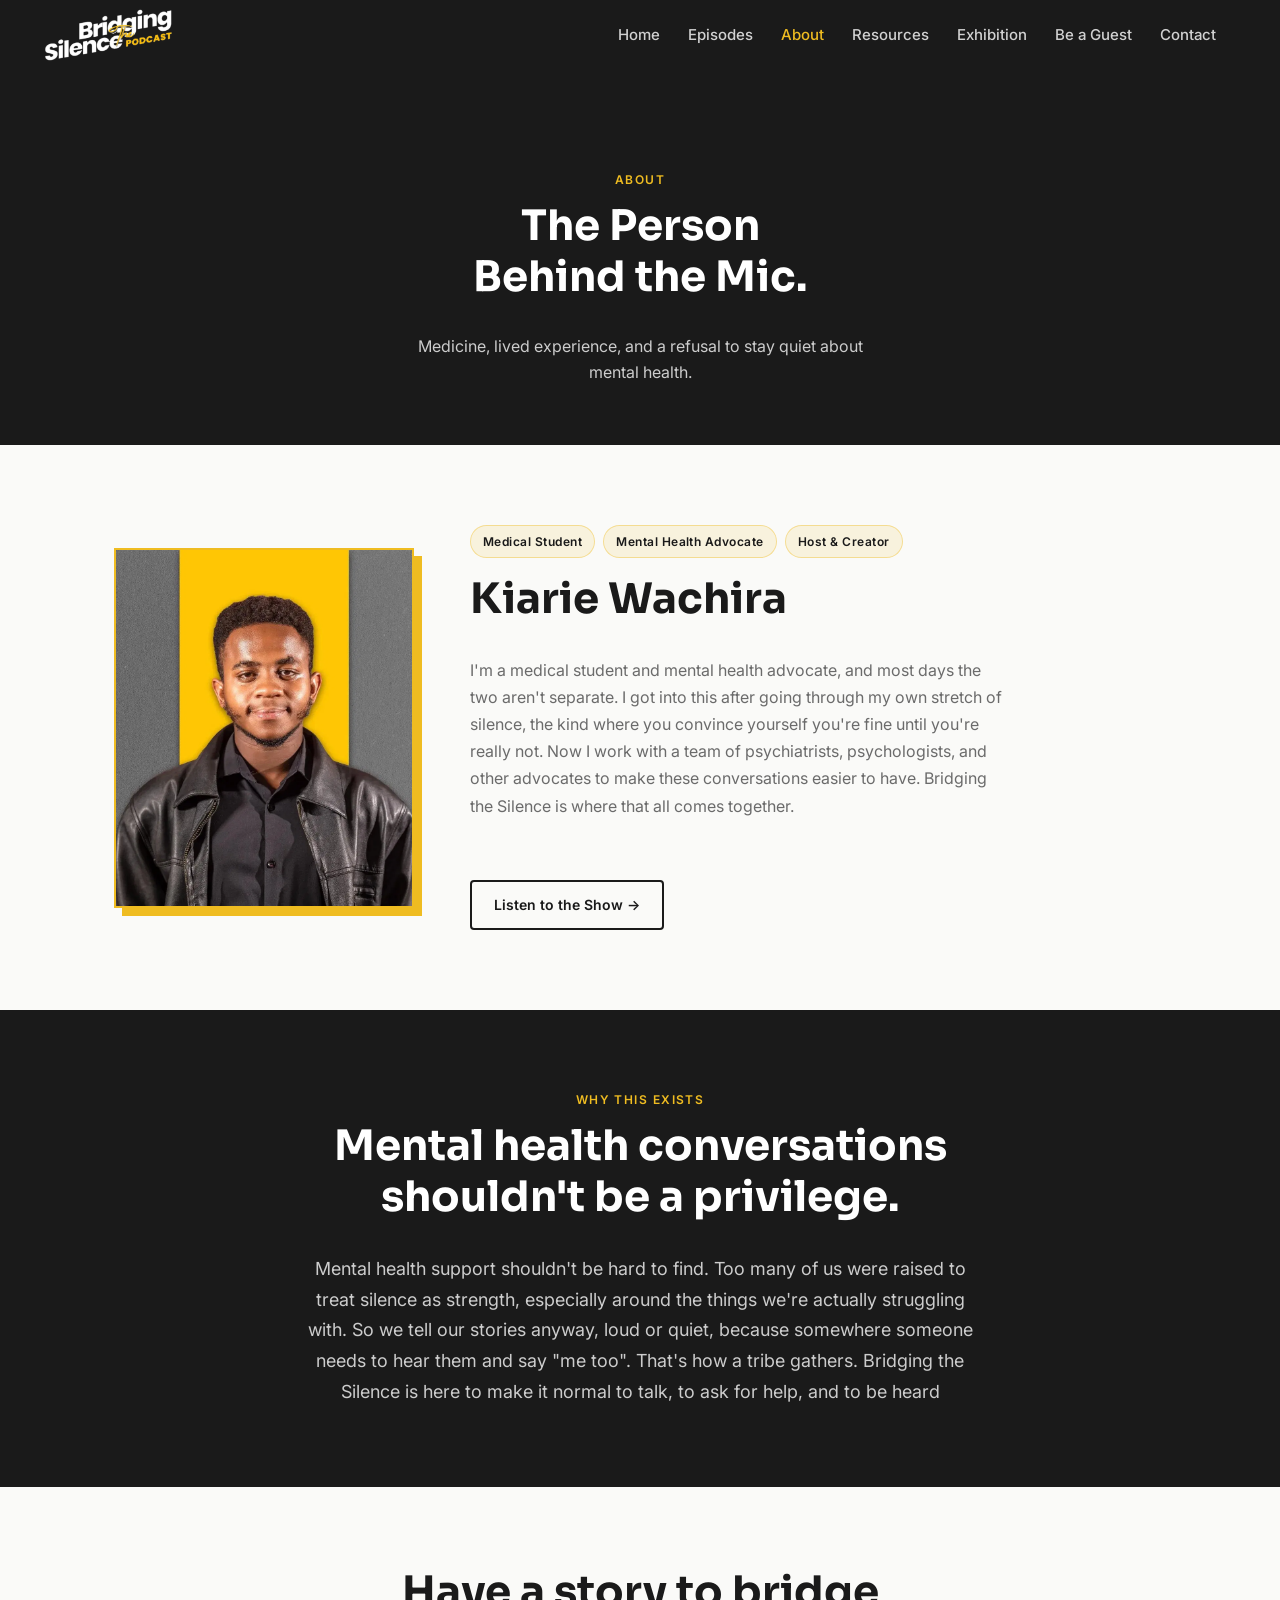
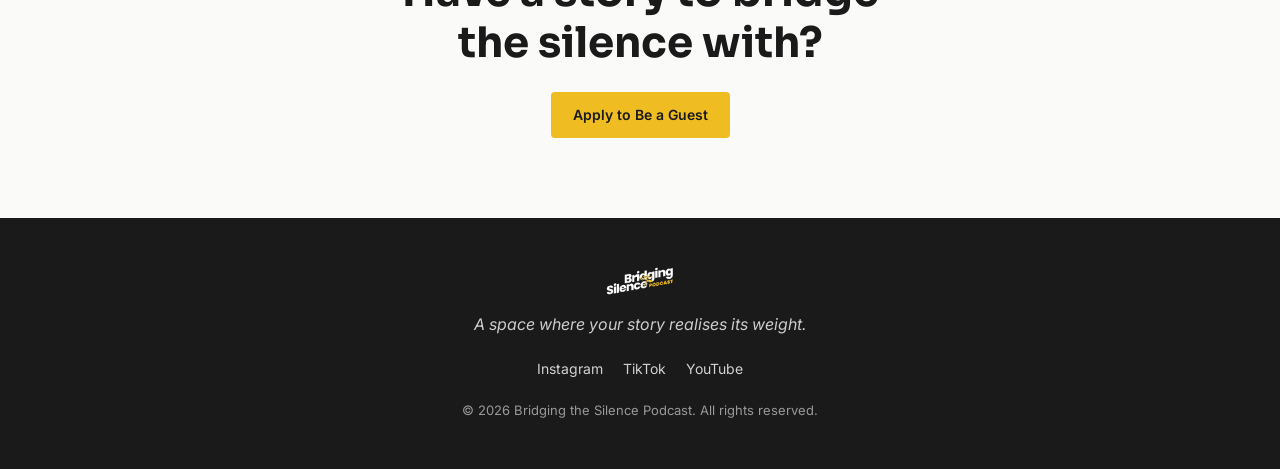
==== about.html @ 8fab38d2 "All pages running and tested. Small corrections left" ====
<!DOCTYPE html>
<html lang="en">
<head>
  <meta charset="UTF-8">
  <meta name="viewport" content="width=device-width, initial-scale=1.0">
  <title>About — Bridging the Silence Podcast</title>
  <link rel="preconnect" href="https://fonts.googleapis.com">
  <link href="https://fonts.googleapis.com/css2?family=Inter:wght@400;500;600&family=Sora:wght@600;700&display=swap" rel="stylesheet">
  <link rel="stylesheet" href="css/style.css">
</head>
<body>

  <header class="site-header">
    <div id="navbar-placeholder"></div>
  </header>

  <main>

    <!-- ===== PAGE HEADER (dark) ===== -->
    <section class="page-header">
      <div class="section-inner">
        <p class="section-eyebrow light">About</p>
        <h1 class="section-heading light">The Person<br>Behind the Mic.</h1>
        <p class="page-subtext">Medicine, lived experience, and a refusal to stay quiet about mental health.</p>
      </div>
    </section>

    <!-- ===== BIO (light) ===== -->
    <section class="about-bio">
      <div class="section-inner about-bio-inner">
        <div class="about-portrait">
          <div class="portrait-frame">
            <img src="assets/images/hostpotrait2.webp" alt="Kiarie Wachira, host of Bridging the Silence Podcast">
          </div>
        </div>
        <div class="about-text">
          <div class="role-tags">
            <span class="role-tag">Medical Student</span>
            <span class="role-tag">Mental Health Advocate</span>
            <span class="role-tag">Host & Creator</span>
          </div>
          <h2 class="section-heading">Kiarie Wachira</h2>
          <!-- TODO: swap in Kiarie's real bio from the questionnaire -->
          <p class="about-paragraph">I'm a medical student and mental health advocate, and most days the two aren't separate. I got into this after going through my own stretch of silence, the kind where you convince yourself you're fine until you're really not. Now I work with a team of psychiatrists, psychologists, and other advocates to make these conversations easier to have. Bridging the Silence is where that all comes together.</p>
          <a href="episodes.html" class="btn btn-outline-dark">Listen to the Show →</a>
        </div>
      </div>
    </section>

    <!-- ===== MISSION (dark) ===== -->
    <section class="mission">
      <div class="section-inner about-mission-inner">
        <p class="section-eyebrow light">Why This Exists</p>
        <h2 class="section-heading light">Mental health conversations shouldn't be a privilege.</h2>
        <p class="about-mission-text">Mental health support shouldn't be hard to find. Too many of us were raised to treat silence as strength, especially around the things we're actually struggling with. So we tell our stories anyway, loud or quiet, because somewhere someone needs to hear them and say "me too". That's how a tribe gathers. Bridging the Silence is here to make it normal to talk, to ask for help, and to be heard</p>
      </div>
    </section>

    <!-- ===== CLOSING CTA (light) ===== -->
    <section class="about-cta">
      <div class="section-inner about-cta-inner">
        <h2 class="section-heading">Have a story to bridge the silence with?</h2>
        <a href="guest.html" class="btn btn-amber">Apply to Be a Guest</a>
      </div>
    </section>

  </main>

  <footer class="site-footer">
    <div id="footer-placeholder"></div>
  </footer>

  <script src="js/main.js"></script>
</body>
</html>
---- css/style.css ----
/* ---------- Reset & Variables ---------- */
* {
    margin: 0;
    padding: 0;
    box-sizing: border-box;
  }
  
  :root {
    --color-bg: #FAFAF8;
    --color-dark: #1A1A1A;
    --color-amber: #EFBC21;
    --color-text: #1A1A1A;
    --color-text-muted: #6B6B6B;
    --color-border: #E5E3DF;
  
    --font-heading: 'Sora', sans-serif;
    --font-body: 'Inter', sans-serif;
  }
  
  body {
    font-family: var(--font-body);
    color: var(--color-text);
    background-color: var(--color-bg);
    line-height: 1.6;
  }
  
  h1, h2, h3, h4 {
    font-family: var(--font-heading);
    font-weight: 700;
    line-height: 1.2;
  }
  
  a {
    text-decoration: none;
    color: inherit;
  }
  
  img {
    max-width: 100%;
    display: block;
  }
  
  /* ---------- Header / Navbar ---------- */
  .site-header {
    background-color: var(--color-dark);
    position: sticky;
    top: 0;
    z-index: 100;
  }
  
  .header-inner {
    max-width: 1200px;
    margin: 0 auto;
    display: flex;
    align-items: center;
    justify-content: space-between;
    padding: 16px 24px;
  }
  
  .logo-img {
    height: 38px;
    transform: scale(1.5);
    margin-left: 0px;
  }
  
  .main-nav {
    display: flex;
    gap: 28px;
  }
  
  .main-nav a {
    font-size: 15px;
    font-weight: 500;
    color: #ffffff;
    opacity: 0.8;
    transition: opacity 0.2s ease, color 0.2s ease;
  }
  
  .main-nav a:hover,
  .main-nav a.active {
    opacity: 1;
    color: var(--color-amber);
  }
  
  .nav-toggle {
    display: none;
    flex-direction: column;
    justify-content: center;
    gap: 5px;
    width: 28px;
    height: 22px;
    background: none;
    border: none;
    cursor: pointer;
  }
  
  .nav-toggle span {
    display: block;
    height: 2px;
    background-color: #ffffff;
    border-radius: 2px;
  }
  
  /* ---------- Mobile Nav ---------- */
  @media (max-width: 768px) {
    .main-nav {
      display: none;
      position: absolute;
      top: 100%;
      left: 0;
      right: 0;
      background-color: var(--color-dark);
      flex-direction: column;
      padding: 16px 24px;
      gap: 18px;
    }
  
    .main-nav.open {
      display: flex;
    }
  
    .nav-toggle {
      display: flex;
    }
  }
  
  /* ---------- Footer ---------- */
  .site-footer {
    background-color: var(--color-dark);
    color: #ffffff;
    padding: 48px 24px;
    margin-top: 80px;
  }
  
  .footer-inner {
    max-width: 600px;
    margin: 0 auto;
    text-align: center;
  }
  
  .footer-logo {
    height: 30px;
    margin: 0 auto 16px auto;
  }
  
  .footer-tagline {
    color: #cccccc;
    margin-bottom: 20px;
    font-style: italic;
  }
  
  .footer-socials {
    display: flex;
    justify-content: center;
    gap: 20px;
    margin-bottom: 20px;
  }
  
  .footer-socials a {
    color: #ffffff;
    opacity: 0.8;
    font-size: 14px;
  }
  
  .footer-socials a:hover {
    opacity: 1;
    color: var(--color-amber);
  }
  
  .footer-copy {
    font-size: 13px;
    color: #999999;
  }

/* ---------- Shared Section Utilities ---------- */
.section-inner {
  max-width: 1100px;
  margin: 0 auto;
  padding: 80px 24px;
}

.section-eyebrow {
  font-family: var(--font-body);
  font-size: 12px;
  font-weight: 600;
  letter-spacing: 0.12em;
  text-transform: uppercase;
  color: var(--color-amber);
  margin-bottom: 12px;
}

.section-eyebrow.light {
  color: var(--color-amber);
}

.section-heading {
  font-size: clamp(28px, 4vw, 42px);
  margin-bottom: 32px;
}

.section-heading.light {
  color: #ffffff;
}

/* ---------- Hero ---------- */
.hero {
  background-color: var(--color-dark);
}

.hero-inner {
  max-width: 1100px;
  margin: 0 auto;
  padding: 80px 24px;
  display: flex;
  align-items: center;
  justify-content: space-between;
  gap: 48px;
}

.hero-text {
  flex: 1;
}

.hero-eyebrow {
  font-size: 12px;
  font-weight: 600;
  letter-spacing: 0.12em;
  text-transform: uppercase;
  color: var(--color-amber);
  margin-bottom: 16px;
}

.hero-headline {
  font-size: clamp(42px, 7vw, 76px);
  color: #ffffff;
  line-height: 1.05;
  margin-bottom: 20px;
}

.hero-tagline {
  font-size: 18px;
  color: #cccccc;
  font-style: italic;
  margin-bottom: 36px;
  max-width: 420px;
}

.hero-buttons {
  display: flex;
  gap: 16px;
  flex-wrap: wrap;
}

/* Portrait */
.hero-portrait {
  flex-shrink: 0;
}

.portrait-frame {
  border: 2px solid var(--color-amber);
  box-shadow: 8px 8px 0px var(--color-amber);
  width: 280px;
  height: 340px;
  overflow: hidden;
}

.portrait-frame img {
  width: 100%;
  height: 100%;
  object-fit: cover;
}

.portrait-placeholder {
  width: 100%;
  height: 100%;
  background: #2a2a2a;
  display: flex;
  align-items: center;
  justify-content: center;
  text-align: center;
  color: #666;
  font-size: 13px;
  font-style: italic;
}

/* ---------- Buttons ---------- */
.btn {
  display: inline-flex;
  align-items: center;
  gap: 8px;
  padding: 12px 22px;
  border-radius: 4px;
  font-family: var(--font-body);
  font-size: 14px;
  font-weight: 600;
  cursor: pointer;
  transition: opacity 0.2s ease, transform 0.15s ease;
  border: none;
  text-decoration: none;
}

.btn:hover {
  opacity: 0.88;
  transform: translateY(-1px);
}

.btn-spotify {
  background-color: #1DB954;
  color: #ffffff;
}

.btn-youtube {
  background-color: #FF0000;
  color: #ffffff;
  
}

.btn-amber {
  background-color: var(--color-amber);
  color: var(--color-dark);
}

.btn-outline-dark {
  border: 2px solid var(--color-dark);
  color: var(--color-dark);
  background: transparent;
  margin-top: 32px;
}

.btn-outline-dark:hover {
  background-color: var(--color-dark);
  color: #ffffff;
  opacity: 1;
}

/* ---------- Latest Episode ---------- */
.latest-episode {
  background-color: var(--color-bg);
}

.episode-desc {
  color: var(--color-text-muted);
  max-width: 580px;
  margin-bottom: 28px;
  font-size: 16px;
}

/* Embed tabs */
.embed-tabs {
  display: flex;
  gap: 4px;
  margin-bottom: 0;
}

.embed-tab {
  padding: 8px 18px;
  font-size: 13px;
  font-weight: 600;
  font-family: var(--font-body);
  cursor: pointer;
  border: 2px solid var(--color-border);
  border-bottom: none;
  background: #f0efed;
  color: var(--color-text-muted);
  border-radius: 4px 4px 0 0;
  transition: background 0.15s, color 0.15s;
}

.embed-tab.active {
  background: var(--color-dark);
  color: #ffffff;
  border-color: var(--color-dark);
}

.embed-container {
    border: 2px solid var(--color-dark);
    border-radius: 8px;
    background-color: var(--color-dark);
    overflow: hidden;
    margin-bottom: 8px;
  }

.embed-container iframe {
  display: block;
  width: 100%;
}

#embed-youtube iframe {
  aspect-ratio: 16/9;
  height: auto;
}

#embed-spotify iframe {
  height: 232px;
}

.embed-container.hidden {
  display: none;
}

/* ---------- Mission ---------- */
.mission {
  background-color: var(--color-dark);
}

.pillars {
  display: grid;
  grid-template-columns: repeat(3, 1fr);
  gap: 32px;
}

.pillar {
  border-top: 2px solid var(--color-amber);
  padding-top: 24px;
}

.pillar-icon {
  display: block;
  font-size: 22px;
  color: var(--color-amber);
  margin-bottom: 12px;
}

.pillar h3 {
  font-family: var(--font-heading);
  font-size: 20px;
  color: #ffffff;
  margin-bottom: 10px;
}

.pillar p {
  font-size: 15px;
  color: #aaaaaa;
  line-height: 1.65;
}

/* ---------- Newsletter ---------- */
.newsletter {
  background-color: var(--color-bg);
  border-top: 1px solid var(--color-border);
}

.newsletter-inner {
  max-width: 600px;
  text-align: center;
}

.newsletter-sub {
  color: var(--color-text-muted);
  margin-bottom: 24px;
}

.newsletter-form {
  display: flex;
  gap: 10px;
  flex-wrap: wrap;
  justify-content: center;
}

.newsletter-form input[type="email"] {
  flex: 1;
  min-width: 220px;
  padding: 12px 16px;
  border: 2px solid var(--color-border);
  border-radius: 4px;
  font-family: var(--font-body);
  font-size: 14px;
  background: #ffffff;
  outline: none;
  transition: border-color 0.2s;
}

.newsletter-form input[type="email"]:focus {
  border-color: var(--color-amber);
}

.newsletter-note {
  margin-top: 14px;
  font-size: 13px;
  color: var(--color-text-muted);
  min-height: 18px;
}

/* ---------- Footer margin reset ---------- */
.site-footer {
  margin-top: 0;
}

/* ---------- Responsive ---------- */
@media (max-width: 768px) {
  .hero-inner {
    flex-direction: column-reverse;
    text-align: center;
    padding: 60px 24px;
  }

  .hero-buttons {
    justify-content: center;
  }

  .hero-tagline {
    margin-left: auto;
    margin-right: auto;
  }

  .portrait-frame {
    width: 200px;
    height: 240px;
    margin: 0 auto;
  }

  .pillars {
    grid-template-columns: 1fr;
    gap: 24px;
  }

  .embed-tabs {
    flex-wrap: wrap;
  }
}

/* ---------- Page Header (reused on every secondary page) ---------- */
.page-header {
    background-color: var(--color-dark);
    text-align: center;
  }
  .page-header .section-inner {
    padding-top: 100px;
    padding-bottom: 60px;
  }
  .page-subtext {
    color: #cccccc;
    font-size: 16px;
    max-width: 480px;
    margin: 16px auto 0 auto;
  }
  
  /* ---------- Episodes Grid ---------- */
  .episodes-section {
    background-color: var(--color-bg);
  }
  .episode-grid {
    display: grid;
    grid-template-columns: repeat(auto-fit, minmax(280px, 1fr));
    gap: 28px;
  }
  .episode-card {
    background-color: #ffffff;
    border: 1px solid var(--color-border);
    border-radius: 8px;
    overflow: hidden;
    transition: transform 0.2s ease, box-shadow 0.2s ease;
  }
  .episode-card:not(.locked):hover {
    transform: translateY(-4px);
    box-shadow: 0 12px 28px rgba(0,0,0,0.08);
  }
  .episode-thumb {
    position: relative;
    aspect-ratio: 1 / 1;
    background-color: var(--color-dark);
    overflow: hidden;
  }
  .episode-thumb img {
    width: 100%;
    height: 100%;
    object-fit: cover;
  }
  .play-badge {
    position: absolute;
    bottom: 12px;
    right: 12px;
    width: 36px;
    height: 36px;
    background-color: var(--color-amber);
    color: var(--color-dark);
    border-radius: 50%;
    display: flex;
    align-items: center;
    justify-content: center;
    font-size: 14px;
  }
  .episode-info {
    padding: 20px;
  }
  .episode-number {
    display: block;
    font-size: 12px;
    font-weight: 600;
    letter-spacing: 0.1em;
    text-transform: uppercase;
    color: var(--color-amber);
    margin-bottom: 6px;
  }
  .episode-info h3 { font-size: 19px; margin-bottom: 8px; }
  .episode-info p { font-size: 14px; color: var(--color-text-muted); margin-bottom: 14px; }
  .episode-links {
    display: flex;
    gap: 10px;
    flex-wrap: wrap;
  }

  /* Locked / upcoming state */
  .episode-card.locked { opacity: 0.6; }
  .episode-thumb.placeholder {
    display: flex;
    align-items: center;
    justify-content: center;
    background-color: #232323;
  }

  .episode-card.locked .episode-info h3 { color: var(--color-text-muted); }

  /* Small button variant, for use inside cards */
.btn-sm {
    padding: 8px 14px;
    font-size: 12px;
    gap: 6px;
  }
  
  /* Lock badge — replaces the emoji */
  .lock-badge {
    width: 48px;
    height: 48px;
    border-radius: 50%;
    background-color: rgba(255, 255, 255, 0.06);
    border: 1px solid rgba(255, 255, 255, 0.15);
    display: flex;
    align-items: center;
    justify-content: center;
    color: #777777;
  }

  /* ---------- About Page ---------- */
.about-bio {
  background-color: var(--color-bg);
}
.about-bio-inner {
  display: flex;
  align-items: center;
  gap: 56px;
}
.about-portrait { flex-shrink: 0; }
.about-text { flex: 1; }
.about-portrait .portrait-frame {
  width: 300px;
  height: 360px;
}
.role-tags {
  display: flex;
  flex-wrap: wrap;
  gap: 8px;
  margin-bottom: 16px;
}
.role-tag {
  font-size: 12px;
  font-weight: 600;
  letter-spacing: 0.04em;
  padding: 6px 12px;
  border-radius: 20px;
  background-color: rgba(239, 188, 33, 0.12);
  color: var(--color-dark);
  border: 1px solid rgba(239, 188, 33, 0.4);
}
.about-paragraph {
  color: var(--color-text-muted);
  font-size: 16px;
  line-height: 1.7;
  max-width: 540px;
  margin-bottom: 28px;
}

.about-mission-inner {
  text-align: center;
  max-width: 720px;
}
.about-mission-text {
  color: #cccccc;
  font-size: 18px;
  line-height: 1.7;
}

.about-cta {
  background-color: var(--color-bg);
  text-align: center;
}
.about-cta-inner {
  max-width: 600px;
}
.about-cta .section-heading {
  margin-bottom: 24px;
}

@media (max-width: 768px) {
  .about-bio-inner {
    flex-direction: column;
    text-align: center;
    gap: 32px;
  }
  .about-text { text-align: center; }
  .role-tags { justify-content: center; }
  .about-paragraph { margin-left: auto; margin-right: auto; }
  .about-portrait .portrait-frame {
    width: 220px;
    height: 260px;
    margin: 0 auto;
  }
}

/* ---------- Resources page ---------- */

.resources-section { background-color: var(--color-bg); }
.resource-grid {
  display: grid;
  grid-template-columns: repeat(auto-fit, minmax(260px, 1fr));
  gap: 24px;
}
.resource-card {
  background-color: #ffffff;
  border: 1px solid var(--color-border);
  border-left: 4px solid var(--color-amber);
  border-radius: 6px;
  padding: 28px 24px;
}
.resource-card h3 { font-size: 18px; margin-bottom: 8px; }
.resource-desc { color: var(--color-text-muted); font-size: 14px; margin-bottom: 16px; }
.resource-number {
  display: inline-block;
  font-family: var(--font-heading);
  font-size: 24px;
  font-weight: 700;
  color: var(--color-dark);
  margin-bottom: 6px;
}
.resource-number:hover { color: var(--color-amber); }
.resource-hours {
  font-size: 12px;
  color: var(--color-text-muted);
  text-transform: uppercase;
  letter-spacing: 0.05em;
}

/* Dark variant for the "More Support" band */
.resource-card.dark {
  background-color: rgba(255,255,255,0.05);
  border: 1px solid rgba(255,255,255,0.1);
  border-left: 4px solid var(--color-amber);
}
.resource-card.dark h3 { color: #ffffff; }
.resource-card.dark .resource-desc { color: #aaaaaa; }
.resource-card.dark .resource-number { color: #ffffff; }
.resource-card.dark .resource-number:hover { color: var(--color-amber); }
.resource-card.dark .resource-hours { color: #888888; }

.resources-note { background-color: var(--color-bg); }
.resources-note-inner {
  max-width: 640px;
  text-align: center;
  padding-top: 50px;
  padding-bottom: 80px;
}
.resources-note p { font-size: 14px; color: var(--color-text-muted); line-height: 1.7; }

/* ---------- Event/Exhibition page ---------- */

/* ---------- Outline button for dark backgrounds ---------- */
.btn-outline-light {
  border: 2px solid #ffffff;
  color: #ffffff;
  background: transparent;
}
.btn-outline-light:hover {
  background-color: #ffffff;
  color: var(--color-dark);
  opacity: 1;
}

/* ---------- Exhibition: About ---------- */
.exhibition-about { background-color: var(--color-bg); }
.exhibition-about-inner { max-width: 720px; text-align: center; }
.exhibition-about-inner .about-paragraph { margin: 0 auto; }

/* ---------- Exhibition: CTA cards ---------- */
.exhibition-cta-grid {
  display: grid;
  grid-template-columns: repeat(2, 1fr);
  gap: 32px;
  margin-top: 40px;
}
.exhibition-cta-card {
  background-color: rgba(255, 255, 255, 0.05);
  border: 1px solid rgba(255, 255, 255, 0.1);
  border-radius: 8px;
  padding: 36px 28px;
}
.exhibition-cta-card h3 { color: #ffffff; font-size: 20px; margin-bottom: 10px; }
.exhibition-cta-card p { color: #aaaaaa; font-size: 14px; margin-bottom: 24px; line-height: 1.6; }

/* ---------- Exhibition: Gallery & Story Wall (mosaic) ---------- */
.exhibition-gallery { background-color: var(--color-bg); }
.exhibition-stories { background-color: #f0efed; }

.mosaic-grid { column-count: 3; column-gap: 20px; }
.mosaic-item {
  margin-bottom: 20px;
  break-inside: avoid;
  border-radius: 6px;
  overflow: hidden;
  background-color: #ffffff;
  border: 1px solid var(--color-border);
}
.mosaic-item img { width: 100%; display: block; }
.mosaic-caption { padding: 10px 14px; font-size: 13px; color: var(--color-text-muted); }

.story-mosaic { column-count: 3; column-gap: 20px; }
.story-card {
  margin-bottom: 20px;
  break-inside: avoid;
  background-color: #ffffff;
  border-left: 4px solid var(--color-amber);
  border-radius: 4px;
  padding: 24px 22px;
}
.story-text {
  font-family: var(--font-heading);
  font-style: italic;
  font-size: 16px;
  color: var(--color-text);
  line-height: 1.6;
}

@media (max-width: 900px) {
  .mosaic-grid, .story-mosaic { column-count: 2; }
}
@media (max-width: 600px) {
  .mosaic-grid, .story-mosaic { column-count: 1; }
  .exhibition-cta-grid { grid-template-columns: 1fr; }
}

/* ---------- Empty states ---------- */
.empty-state {
  text-align: center;
  padding: 60px 24px;
  background-color: rgba(0, 0, 0, 0.025);
  border-radius: 8px;
}
.empty-state-text { color: var(--color-text-muted); margin-bottom: 24px; font-size: 15px; }

/* ---------- Sample exhibitions ---------- */
.mosaic-placeholder-art {
  display: flex;
  align-items: center;
  justify-content: center;
  color: #ffffff;
  font-size: 13px;
  font-weight: 600;
  letter-spacing: 0.04em;
  text-transform: uppercase;
  text-align: center;
  padding: 16px;
}

.sample-tag {
  display: inline-block;
  font-size: 10px;
  font-weight: 700;
  letter-spacing: 0.06em;
  text-transform: uppercase;
  color: var(--color-text-muted);
  background-color: rgba(0, 0, 0, 0.05);
  padding: 3px 8px;
  border-radius: 10px;
  margin-bottom: 10px;
}

/* ---------- Contact page---------- */
.contact-section { background-color: var(--color-bg); }

.form-card {
  max-width: 640px;
  margin: 0 auto;
  background-color: #ffffff;
  border: 1px solid var(--color-border);
  border-radius: 8px;
  padding: 40px;
}
.form-group { margin-bottom: 20px; }
.form-group label {
  display: block;
  font-size: 13px;
  font-weight: 600;
  margin-bottom: 6px;
  color: var(--color-text);
}
.form-group input,
.form-group select,
.form-group textarea {
  width: 100%;
  padding: 12px 14px;
  border: 2px solid var(--color-border);
  border-radius: 4px;
  font-family: var(--font-body);
  font-size: 14px;
  color: var(--color-text);
  background-color: #ffffff;
  outline: none;
  transition: border-color 0.2s;
}
.form-group input:focus,
.form-group select:focus,
.form-group textarea:focus { border-color: var(--color-amber); }
.form-group textarea { resize: vertical; min-height: 120px; }

.form-note { font-size: 13px; text-align: center; margin-top: 20px; }
.form-success { color: #2e7d32; font-weight: 600; }
.form-error { color: #c62828; font-weight: 600; }

@media (max-width: 600px) {
  .form-card { padding: 28px 20px; }
}
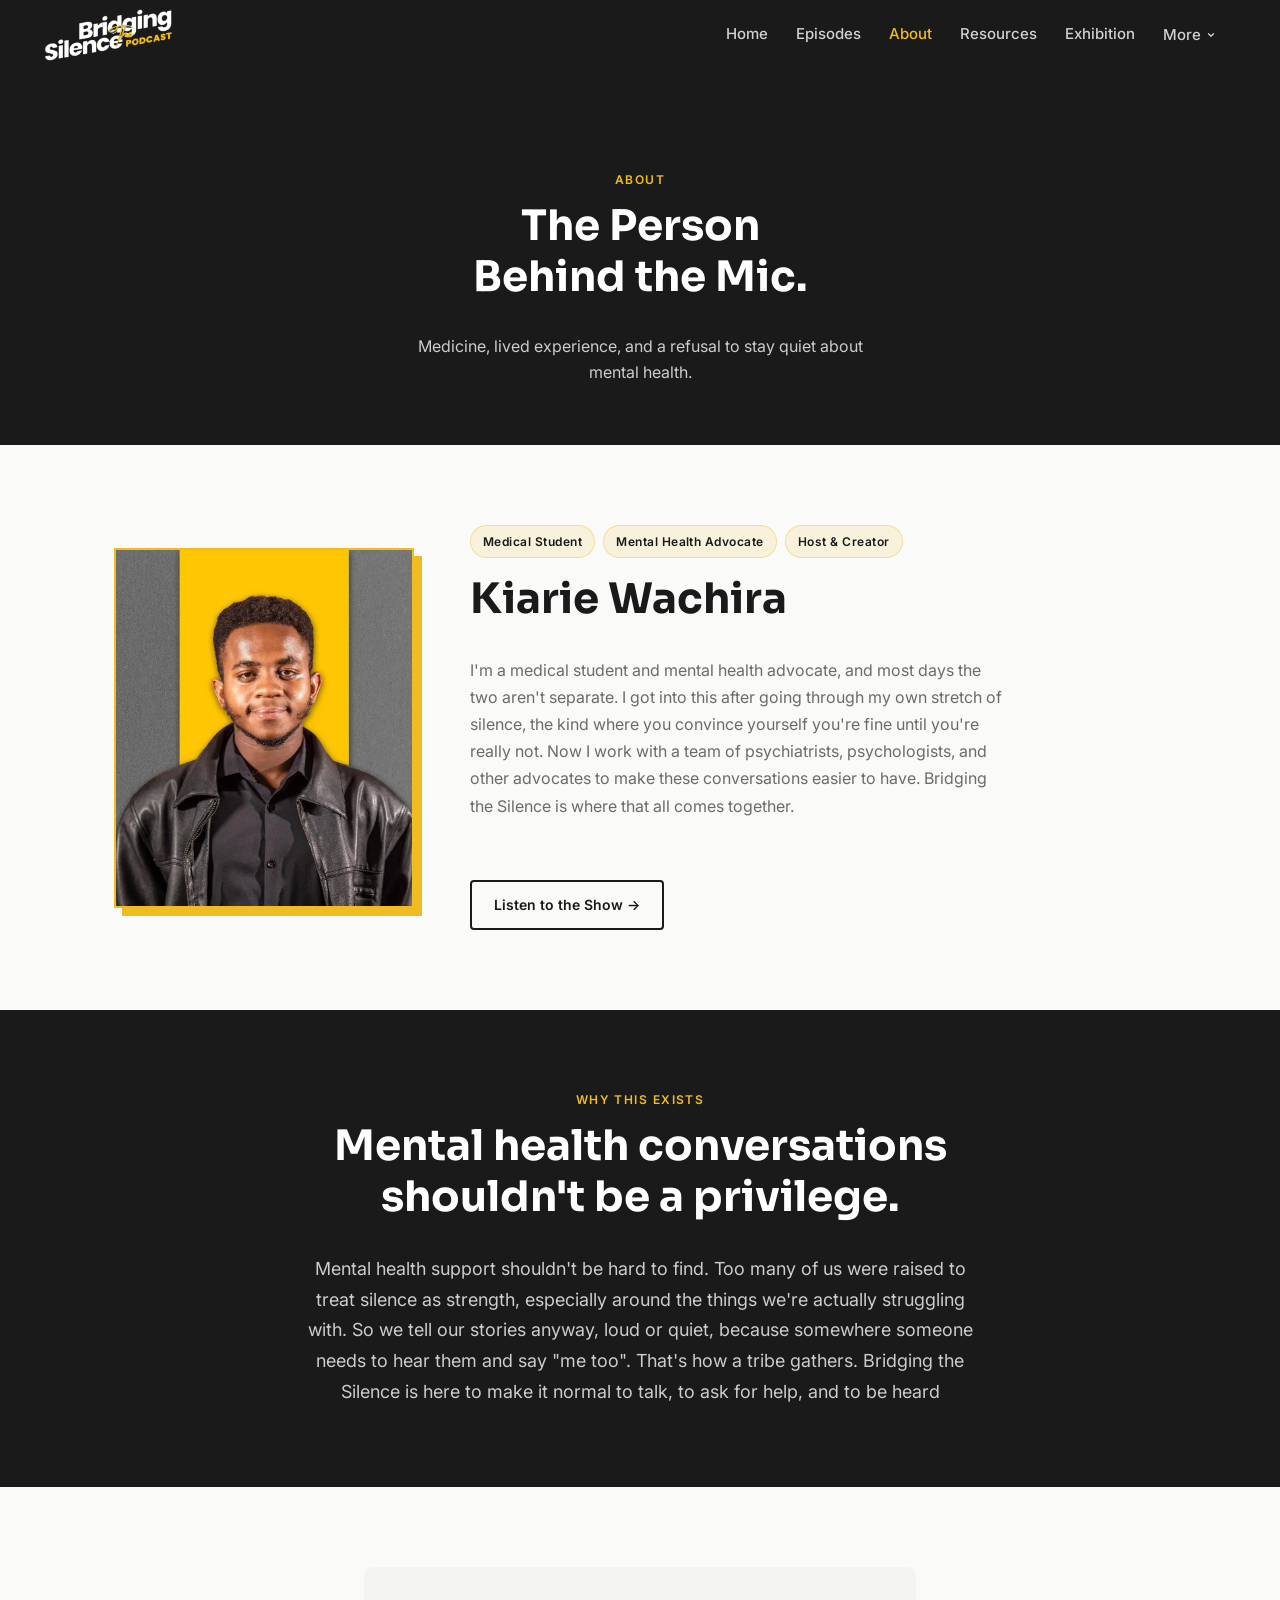
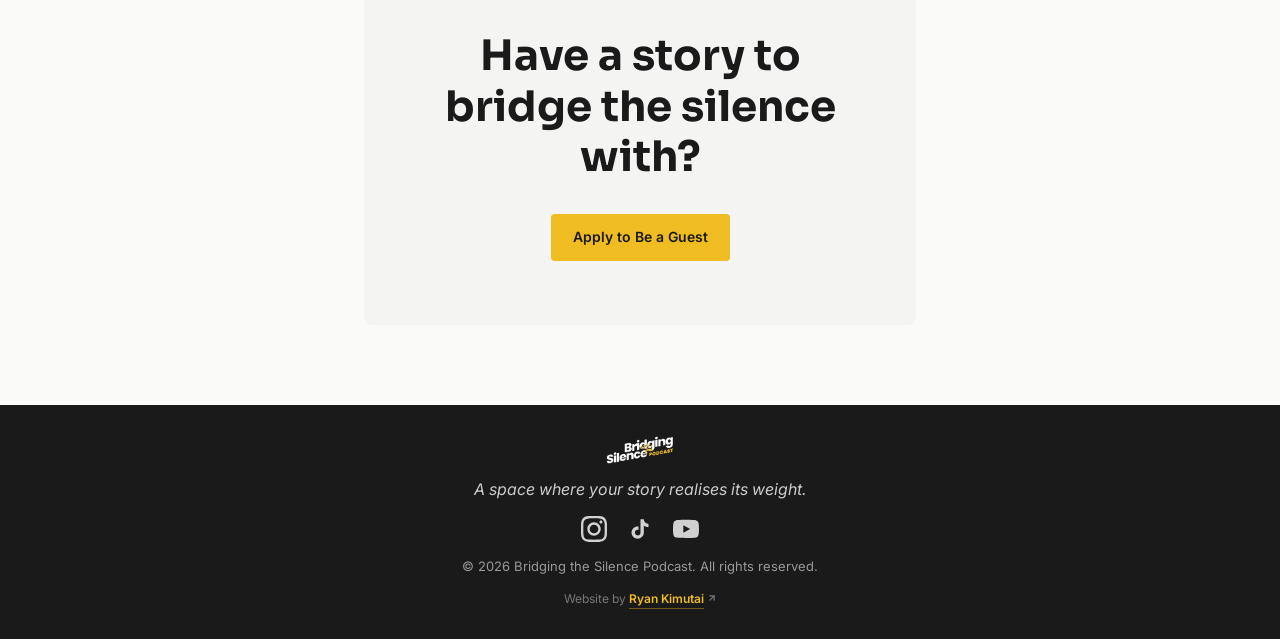
==== commit 696c8432: "added subtle styles to about page" ====
--- a/about.html
+++ b/about.html
@@ -59,11 +59,12 @@
     <!-- ===== CLOSING CTA (light) ===== -->
     <section class="about-cta">
       <div class="section-inner about-cta-inner">
-        <h2 class="section-heading">Have a story to bridge the silence with?</h2>
-        <a href="guest.html" class="btn btn-amber">Apply to Be a Guest</a>
+        <div class="exhibition-empty-state" style="max-width: 680px; padding-left: 60px; padding-right: 60px;">
+          <h2 class="section-heading">Have a story to bridge the silence with?</h2>
+          <a href="guest.html" class="btn btn-amber" style="margin-top: 8px;">Apply to Be a Guest</a>
+        </div>
       </div>
     </section>
-
   </main>
 
   <footer class="site-footer">
--- a/css/style.css
+++ b/css/style.css
@@ -46,8 +46,11 @@
     position: sticky;
     top: 0;
     z-index: 100;
-  }
-  
+    transition: transform 0.3s ease;
+  }
+  .site-header.nav-hidden {
+    transform: translateY(-100%);
+  }
   .header-inner {
     max-width: 1200px;
     margin: 0 auto;
@@ -83,6 +86,8 @@
   }
   
   .nav-toggle {
+    -webkit-appearance: none;
+    appearance: none;
     display: none;
     flex-direction: column;
     justify-content: center;
@@ -93,8 +98,8 @@
     border: none;
     cursor: pointer;
   }
-  
   .nav-toggle span {
+    flex-shrink: 0;
     display: block;
     height: 2px;
     background-color: #ffffff;
@@ -128,7 +133,7 @@
   .site-footer {
     background-color: var(--color-dark);
     color: #ffffff;
-    padding: 48px 24px;
+    padding: 30px 24px;
     margin-top: 80px;
   }
   
@@ -140,12 +145,12 @@
   
   .footer-logo {
     height: 30px;
-    margin: 0 auto 16px auto;
+    margin: 0 auto 12px auto;
   }
   
   .footer-tagline {
     color: #cccccc;
-    margin-bottom: 20px;
+    margin-bottom: 14px;
     font-style: italic;
   }
   
@@ -153,13 +158,16 @@
     display: flex;
     justify-content: center;
     gap: 20px;
-    margin-bottom: 20px;
+    margin-bottom: 14px;
   }
   
   .footer-socials a {
+    display: inline-flex;
+    align-items: center;
+    justify-content: center;
     color: #ffffff;
     opacity: 0.8;
-    font-size: 14px;
+    transition: opacity 0.2s ease, color 0.2s ease;
   }
   
   .footer-socials a:hover {
@@ -172,6 +180,22 @@
     color: #999999;
   }
 
+  .footer-credit {
+    font-size: 12px;
+    color: #777777;
+    margin-top: 12px;
+  }
+  .footer-credit a {
+    display: inline-flex;
+    align-items: center;
+    gap: 3px;
+    color: var(--color-amber);
+    font-weight: 600;
+    border-bottom: 1px solid rgba(239, 188, 33, 0.4);
+  }
+  .footer-credit a:hover { border-bottom-color: var(--color-amber); }
+
+  
 /* ---------- Shared Section Utilities ---------- */
 .section-inner {
   max-width: 1100px;
@@ -281,6 +305,31 @@
   color: #666;
   font-size: 13px;
   font-style: italic;
+}
+/* ---------- Hero background Video ---------- */
+.hero {
+  position: relative;
+  overflow: hidden;
+}
+.hero-video {
+  position: absolute;
+  top: 0;
+  left: 0;
+  width: 100%;
+  height: 100%;
+  object-fit: cover;
+  object-position: 38% center;
+  opacity: 0.18;
+  z-index: 0;
+  pointer-events: none;
+}
+.hero-inner {
+  position: relative;
+  z-index: 1;
+}
+
+@media (prefers-reduced-motion: reduce) {
+  .hero-video { display: none; }
 }
 
 /* ---------- Buttons ---------- */
@@ -305,14 +354,13 @@
 }
 
 .btn-spotify {
-  background-color: #1DB954;
+  background: linear-gradient(15deg, var(--color-amber) 15%, #a07800 100%);
   color: #ffffff;
 }
 
 .btn-youtube {
-  background-color: #FF0000;
+  background: linear-gradient(200deg, #2a2a2a 0%, var(--color-amber) 100%);
   color: #ffffff;
-  
 }
 
 .btn-amber {
@@ -374,7 +422,7 @@
 
 .embed-container {
     border: 2px solid var(--color-dark);
-    border-radius: 8px;
+    border-radius: 0 8px 8px 8px;
     background-color: var(--color-dark);
     overflow: hidden;
     margin-bottom: 8px;
@@ -780,6 +828,21 @@
 .exhibition-about-inner { max-width: 720px; text-align: center; }
 .exhibition-about-inner .about-paragraph { margin: 0 auto; }
 
+/* ---------- Exhibition: Credit ---------- */
+.exhibition-credit {
+  margin: 28px auto 0 auto;
+  font-size: 13px;
+  color: var(--color-text-muted);
+  background-color: rgba(239, 188, 33, 0.07);
+  border: 1px solid rgba(239, 188, 33, 0.25);
+  border-left: 3px solid var(--color-amber);
+  border-radius: 0 6px 6px 0;
+  padding: 14px 16px;
+  max-width: 520px;
+  line-height: 1.7;
+}
+
+
 /* ---------- Exhibition: CTA cards ---------- */
 .exhibition-cta-grid {
   display: grid;
@@ -795,6 +858,29 @@
 }
 .exhibition-cta-card h3 { color: #ffffff; font-size: 20px; margin-bottom: 10px; }
 .exhibition-cta-card p { color: #aaaaaa; font-size: 14px; margin-bottom: 24px; line-height: 1.6; }
+
+
+/* Exhibition empty states */
+.exhibition-empty-state {
+  text-align: center;
+  padding: 64px 24px;
+  background-color: rgba(0, 0, 0, 0.025);
+  border-radius: 8px;
+}
+.exhibition-empty-icon {
+  width: 56px;
+  height: 56px;
+  margin: 0 auto 20px auto;
+  border-radius: 50%;
+  background-color: rgba(239, 188, 33, 0.12);
+  display: flex;
+  align-items: center;
+  justify-content: center;
+  font-size: 22px;
+  color: var(--color-amber);
+}
+.exhibition-empty-title { font-family: var(--font-heading); font-size: 20px; color: var(--color-text); margin-bottom: 10px; }
+.exhibition-empty-sub { font-size: 14px; color: var(--color-text-muted); max-width: 380px; margin: 0 auto; line-height: 1.6; }
 
 /* ---------- Exhibition: Gallery & Story Wall (mosaic) ---------- */
 .exhibition-gallery { background-color: var(--color-bg); }
@@ -917,4 +1003,234 @@
 
 @media (max-width: 600px) {
   .form-card { padding: 28px 20px; }
-}+}
+
+
+/*----------Nav drop down menu----------*/
+.nav-dropdown { position: relative; }
+
+.nav-dropdown-trigger {
+  display: inline-flex;
+  align-items: center;
+  gap: 5px;
+  background: none;
+  border: none;
+  cursor: pointer;
+  font-family: var(--font-body);
+  font-size: 15px;
+  font-weight: 500;
+  color: #ffffff;
+  opacity: 0.8;
+  padding: 0;
+  transition: opacity 0.2s ease, color 0.2s ease;
+}
+.nav-dropdown-trigger:hover,
+.nav-dropdown.open .nav-dropdown-trigger {
+  opacity: 1;
+  color: var(--color-amber);
+}
+.nav-dropdown-trigger svg { transition: transform 0.2s ease; }
+.nav-dropdown.open .nav-dropdown-trigger svg { transform: rotate(180deg); }
+
+.nav-dropdown-menu {
+  display: none;
+  position: absolute;
+  top: calc(100% + 16px);
+  right: 0;
+  background-color: var(--color-dark);
+  border: 1px solid rgba(255, 255, 255, 0.1);
+  border-radius: 6px;
+  padding: 8px;
+  min-width: 160px;
+  flex-direction: column;
+  gap: 4px;
+  box-shadow: 0 12px 24px rgba(0, 0, 0, 0.3);
+}
+.nav-dropdown.open .nav-dropdown-menu { display: flex; }
+.nav-dropdown-menu a {
+  padding: 8px 12px;
+  border-radius: 4px;
+  font-size: 14px;
+  white-space: nowrap;
+}
+.nav-dropdown-menu a:hover { background-color: rgba(255, 255, 255, 0.06); }
+
+@media (max-width: 768px) {
+  .nav-dropdown-trigger { display: none; }
+  .nav-dropdown-menu {
+    display: flex;
+    position: static;
+    background: none;
+    border: none;
+    padding: 0;
+    box-shadow: none;
+    gap: 18px;
+  }
+}
+
+
+/* ---------- Featured Guests page ---------- */
+.guests-section { background-color: var(--color-bg); }
+.guest-grid {
+  display: grid;
+  grid-template-columns: repeat(auto-fit, minmax(260px, 1fr));
+  gap: 28px;
+}
+.guest-card {
+  background-color: #ffffff;
+  border: 1px solid var(--color-border);
+  border-radius: 8px;
+  padding: 28px 24px;
+  text-align: center;
+}
+.guest-photo {
+  width: 200px;
+  height: 200px;
+  border-radius: 50%;
+  object-fit: cover;
+  margin: 0 auto 16px auto;
+  border: 3px solid var(--color-amber);
+}
+.guest-episode-tag {
+  display: inline-block;
+  font-size: 11px;
+  font-weight: 600;
+  letter-spacing: 0.06em;
+  text-transform: uppercase;
+  color: var(--color-amber);
+  margin-bottom: 10px;
+}
+.guest-card h3 { font-size: 18px; margin-bottom: 4px; }
+.guest-role { font-size: 13px; color: var(--color-text-muted); margin-bottom: 12px; }
+.guest-bio { font-size: 14px; color: var(--color-text-muted); margin-bottom: 18px; line-height: 1.6; }
+
+/*---------- Customized Guest cards ---------- */
+/* Guest card: Tula */
+.guest-card--tula {
+  background-color: #F0E6D8;
+  border: 1px solid #E8D9C8;
+  border-radius: 10px;
+  overflow: hidden;
+  position: relative;
+  text-align: center;
+  padding: 0;
+}
+
+/* paint wash top-right corner */
+.guest-card--tula::before {
+  content: '';
+  position: absolute;
+  top: -40px;
+  right: -40px;
+  width: 280px;
+  height: 180px;
+  background: radial-gradient(ellipse at center, rgba(196, 104, 26, 0.18) 0%, rgba(196, 104, 26, 0.06) 50%, transparent 70%);
+  border-radius: 50%;
+  filter: blur(18px);
+  pointer-events: none;
+}
+
+/* paint wash bottom-left corner */
+.guest-card--tula::after {
+  content: '';
+  position: absolute;
+  bottom: -30px;
+  left: -30px;
+  width: 300px;
+  height: 160px;
+  background: radial-gradient(ellipse at center, rgba(90, 45, 10, 0.12) 0%, rgba(90, 45, 10, 0.05) 50%, transparent 70%);
+  border-radius: 50%;
+  filter: blur(22px);
+  pointer-events: none;
+}
+
+.guest-card-noise {
+  position: absolute;
+  inset: 0;
+  background-image: url("data:image/svg+xml,%3Csvg viewBox='0 0 200 200' xmlns='http://www.w3.org/2000/svg'%3E%3Cfilter id='n'%3E%3CfeTurbulence type='fractalNoise' baseFrequency='0.75' numOctaves='4' stitchTiles='stitch'/%3E%3C/filter%3E%3Crect width='100%25' height='100%25' filter='url(%23n)' opacity='0.04'/%3E%3C/svg%3E");
+  background-size: 200px 200px;
+  pointer-events: none;
+  mix-blend-mode: multiply;
+}
+
+.guest-card-content { position: relative; z-index: 1; padding: 32px 28px; }
+.guest-photo--tula { border-color: #C4681A; box-shadow: 0 0 0 4px rgba(196,104,26,0.15); }
+.guest-episode-tag--tula { color: #C4681A; }
+.guest-name--tula { color: #3C2010; font-size: 20px; margin-bottom: 4px; }
+.guest-role--tula { color: #7A5538; font-size: 13px; margin-bottom: 16px; }
+.guest-bio--tula { color: #5C3A20; font-size: 14px; line-height: 1.7; margin-bottom: 24px; text-align: left; }
+.guest-btn--tula { background: transparent; border: 1.5px solid #C4681A; color: #3C2010; font-size: 13px; padding: 10px 20px; border-radius: 4px; transition: background 0.2s ease, color 0.2s ease; }
+.guest-btn--tula:hover { background: #C4681A; color: #fff; opacity: 1; }
+
+
+/* Guest card: Keith */
+.guest-card--keith {
+  background-color: #0F1E38;
+  border: 1px solid rgba(255,255,255,0.08);
+  border-radius: 10px;
+  overflow: hidden;
+  position: relative;
+  text-align: center;
+  padding: 0;
+}
+
+/* gold glow top-left */
+.guest-card--keith::before {
+  content: '';
+  position: absolute;
+  top: -50px;
+  left: -50px;
+  width: 260px;
+  height: 180px;
+  background: radial-gradient(ellipse at center, rgba(212, 160, 23, 0.18) 0%, rgba(212, 160, 23, 0.06) 50%, transparent 70%);
+  border-radius: 50%;
+  filter: blur(20px);
+  pointer-events: none;
+}
+
+/* deep navy glow bottom-right */
+.guest-card--keith::after {
+  content: '';
+  position: absolute;
+  bottom: -40px;
+  right: -40px;
+  width: 280px;
+  height: 160px;
+  background: radial-gradient(ellipse at center, rgba(30, 60, 120, 0.35) 0%, rgba(30, 60, 120, 0.1) 50%, transparent 70%);
+  border-radius: 50%;
+  filter: blur(24px);
+  pointer-events: none;
+}
+
+.guest-card-content--keith { position: relative; z-index: 1; padding: 32px 28px; }
+.guest-photo--keith { border-color: #D4A017; box-shadow: 0 0 0 4px rgba(212,160,23,0.18); }
+.guest-episode-tag--keith { color: #D4A017; }
+.guest-name--keith { color: #ffffff; font-size: 20px; margin-bottom: 4px; }
+.guest-role--keith { color: #8BA3C7; font-size: 13px; margin-bottom: 16px; }
+.guest-bio--keith { color: #B8C8DE; font-size: 14px; line-height: 1.7; margin-bottom: 24px; text-align: left; }
+.guest-btn--keith { background: transparent; border: 1.5px solid #D4A017; color: #D4A017; font-size: 13px; padding: 10px 20px; border-radius: 4px; transition: background 0.2s ease, color 0.2s ease; }
+.guest-btn--keith:hover { background: #D4A017; color: #0F1E38; opacity: 1; }
+
+
+/* ---------- Merch Coming Soon Page ---------- */
+.coming-soon-section {
+  background-color: var(--color-bg);
+  text-align: center;
+}
+.coming-soon-icon {
+  width: 64px;
+  height: 64px;
+  margin: 0 auto 24px auto;
+  border-radius: 50%;
+  background-color: rgba(239, 188, 33, 0.12);
+  display: flex;
+  align-items: center;
+  justify-content: center;
+  color: var(--color-amber);
+}
+.coming-soon-sub {
+  color: var(--color-text-muted);
+  max-width: 480px;
+  margin: 0 auto 28px auto;
+}
+
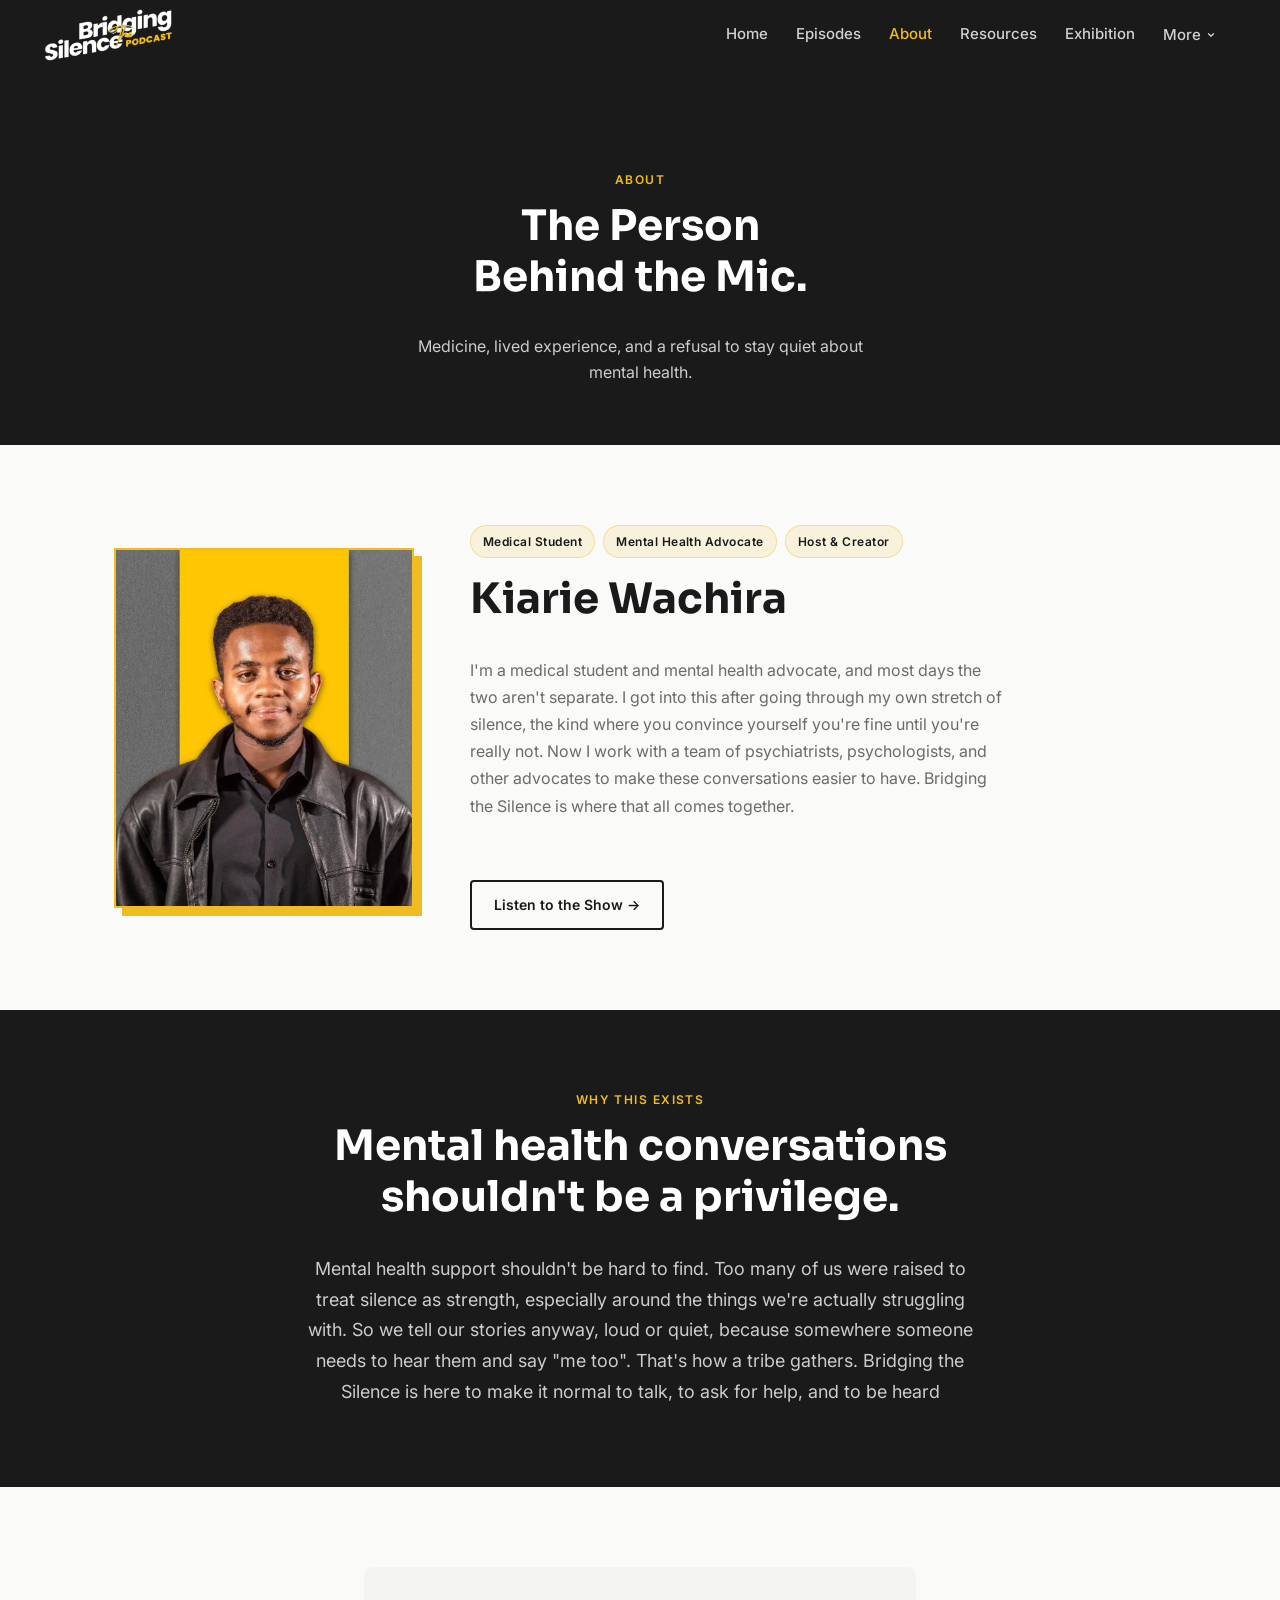
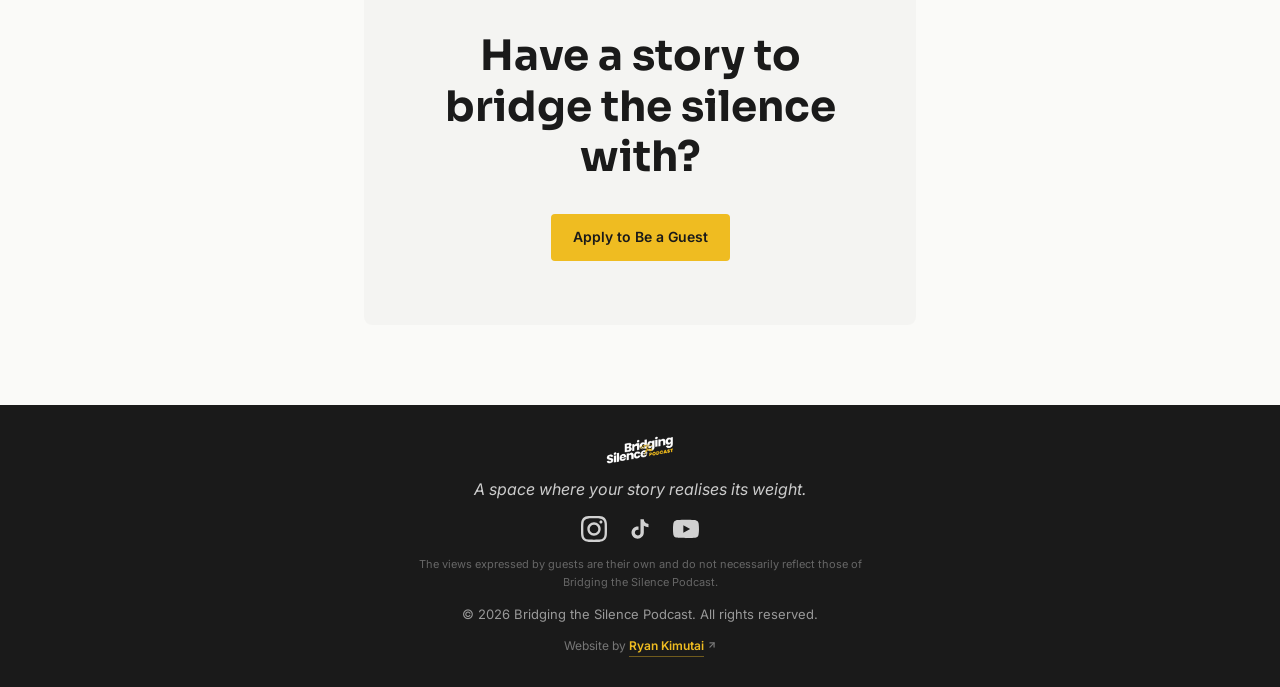
==== commit 8e4cf849: "Added favicon" ====
--- a/about.html
+++ b/about.html
@@ -7,6 +7,12 @@
   <link rel="preconnect" href="https://fonts.googleapis.com">
   <link href="https://fonts.googleapis.com/css2?family=Inter:wght@400;500;600&family=Sora:wght@600;700&display=swap" rel="stylesheet">
   <link rel="stylesheet" href="css/style.css">
+  <link rel="icon" type="image/x-icon" href="favicon.ico">
+  <link rel="icon" type="image/png" sizes="16x16" href="favicon-16x16.png">
+  <link rel="icon" type="image/png" sizes="32x32" href="favicon-32x32.png">
+  <link rel="apple-touch-icon" sizes="180x180" href="apple-touch-icon.png">
+  <link rel="icon" type="image/png" sizes="192x192" href="favicon-192x192.png">
+  <link rel="icon" type="image/png" sizes="512x512" href="favicon-512x512.png">
 </head>
 <body>
 
--- a/css/style.css
+++ b/css/style.css
@@ -175,6 +175,14 @@
     color: var(--color-amber);
   }
   
+  .footer-disclaimer {
+    font-size: 11px;
+    color: #666666;
+    max-width: 480px;
+    margin: 0 auto 12px auto;
+    line-height: 1.6;
+  }
+
   .footer-copy {
     font-size: 13px;
     color: #999999;
@@ -828,21 +836,6 @@
 .exhibition-about-inner { max-width: 720px; text-align: center; }
 .exhibition-about-inner .about-paragraph { margin: 0 auto; }
 
-/* ---------- Exhibition: Credit ---------- */
-.exhibition-credit {
-  margin: 28px auto 0 auto;
-  font-size: 13px;
-  color: var(--color-text-muted);
-  background-color: rgba(239, 188, 33, 0.07);
-  border: 1px solid rgba(239, 188, 33, 0.25);
-  border-left: 3px solid var(--color-amber);
-  border-radius: 0 6px 6px 0;
-  padding: 14px 16px;
-  max-width: 520px;
-  line-height: 1.7;
-}
-
-
 /* ---------- Exhibition: CTA cards ---------- */
 .exhibition-cta-grid {
   display: grid;
@@ -1065,9 +1058,23 @@
     padding: 0;
     box-shadow: none;
     gap: 18px;
-  }
-}
-
+    flex-direction: column;
+  }
+  .nav-dropdown-menu a {
+    font-size: 15px;
+    font-weight: 500;
+    color: #ffffff;
+    opacity: 0.8;
+    padding: 0;
+    border-radius: 0;
+    background: none;
+  }
+  .nav-dropdown-menu a:hover {
+    opacity: 1;
+    color: var(--color-amber);
+    background: none;
+  }
+}
 
 /* ---------- Featured Guests page ---------- */
 .guests-section { background-color: var(--color-bg); }
@@ -1154,7 +1161,7 @@
 }
 
 .guest-card-content { position: relative; z-index: 1; padding: 32px 28px; }
-.guest-photo--tula { border-color: #C4681A; box-shadow: 0 0 0 4px rgba(196,104,26,0.15); }
+.guest-photo--tula { border-color: #C4681A; box-shadow: 0 0 0 4px rgba(196,104,26,0.15);  object-position: center 5%;}
 .guest-episode-tag--tula { color: #C4681A; }
 .guest-name--tula { color: #3C2010; font-size: 20px; margin-bottom: 4px; }
 .guest-role--tula { color: #7A5538; font-size: 13px; margin-bottom: 16px; }
@@ -1203,7 +1210,7 @@
 }
 
 .guest-card-content--keith { position: relative; z-index: 1; padding: 32px 28px; }
-.guest-photo--keith { border-color: #D4A017; box-shadow: 0 0 0 4px rgba(212,160,23,0.18); }
+.guest-photo--keith{border-color:#D4A017;box-shadow:0 0 0 4px rgba(212,160,23,.18);object-position:center 5%;}
 .guest-episode-tag--keith { color: #D4A017; }
 .guest-name--keith { color: #ffffff; font-size: 20px; margin-bottom: 4px; }
 .guest-role--keith { color: #8BA3C7; font-size: 13px; margin-bottom: 16px; }
